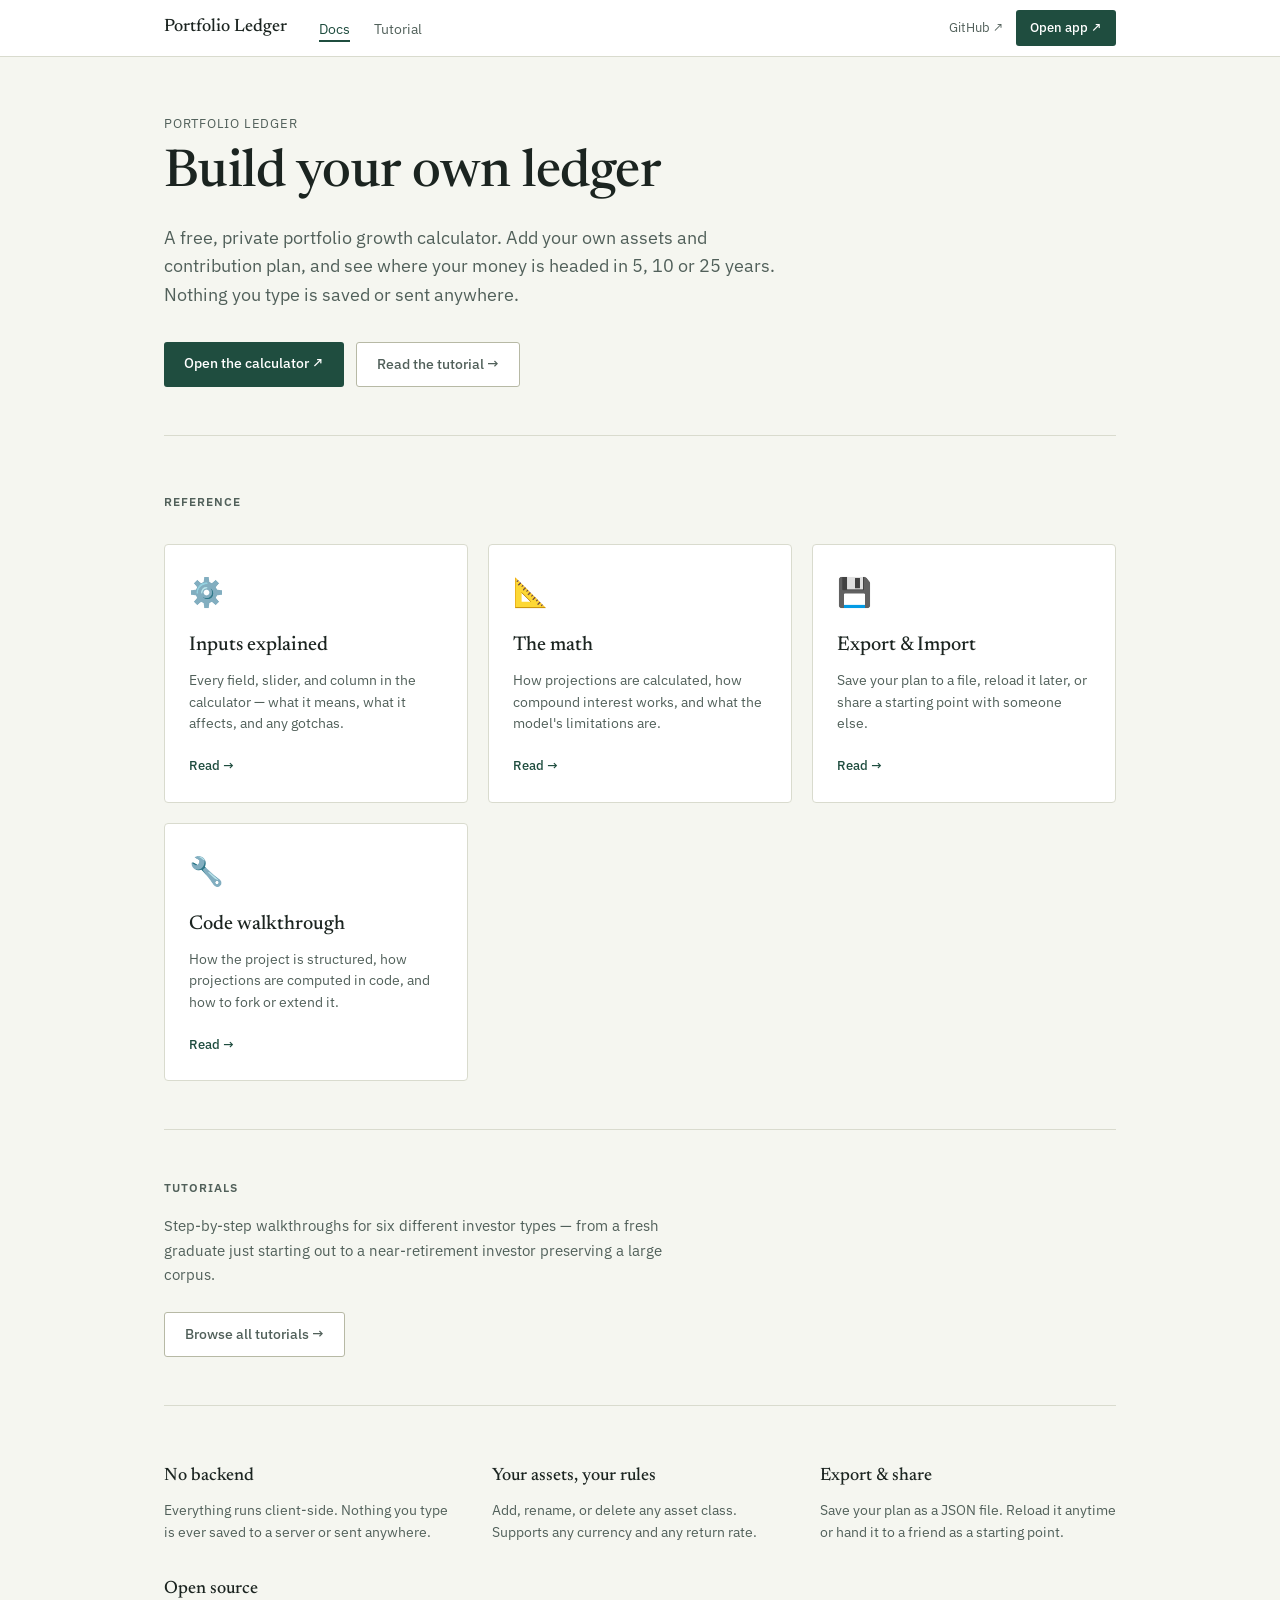
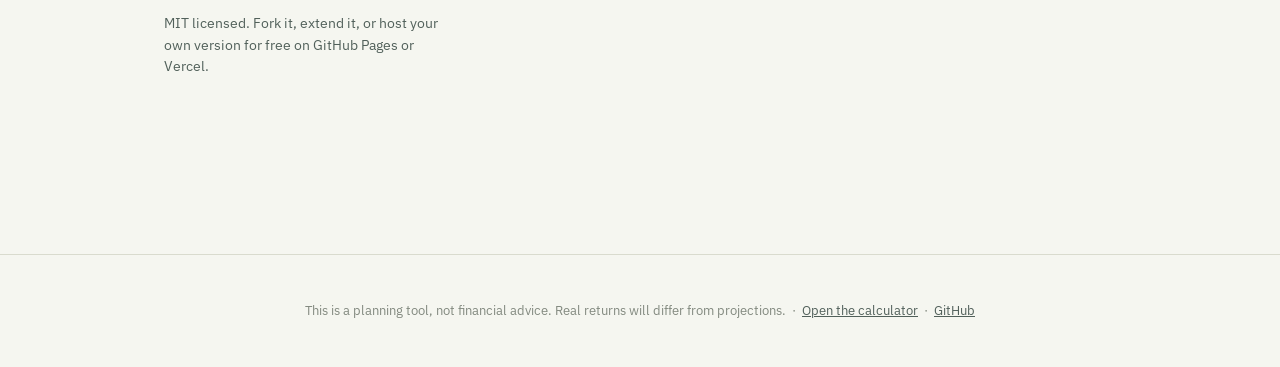
==== docs/index.html @ 23bc9afb "Initial commit — app and docs site" ====
<!DOCTYPE html>
<html lang="en">
<head>
<meta charset="UTF-8">
<meta name="viewport" content="width=device-width, initial-scale=1.0">
<title>Portfolio Ledger — Docs</title>
<meta name="description" content="Documentation for Portfolio Ledger — a free, private portfolio growth calculator that runs entirely in your browser.">
<link rel="icon" type="image/svg+xml" href="../app/favicon.svg">
<link rel="stylesheet" href="css/style.css">
</head>
<body>

<nav class="site-nav">
  <div class="nav-inner">
    <a class="nav-brand" href="index.html">Portfolio Ledger</a>
    <ul class="nav-links">
      <li><a href="index.html" class="active">Docs</a></li>
      <li><a href="tutorials/index.html">Tutorial</a></li>
    </ul>
    <div class="nav-ctas">
      <a href="https://github.com/nilays-ns/portfolio-ledger" target="_blank" rel="noopener">GitHub ↗</a>
      <a href="../app/index.html" class="nav-cta-primary">Open app ↗</a>
    </div>
    <button class="nav-hamburger" aria-label="Toggle navigation">
      <svg width="20" height="20" viewBox="0 0 20 20" fill="none" stroke="currentColor" stroke-width="1.8">
        <line x1="2" y1="5" x2="18" y2="5"/>
        <line x1="2" y1="10" x2="18" y2="10"/>
        <line x1="2" y1="15" x2="18" y2="15"/>
      </svg>
    </button>
  </div>
</nav>

<div class="page">

  <div class="hero">
    <p class="hero-label">Portfolio Ledger</p>
    <h1>Build your own ledger</h1>
    <p class="hero-sub">A free, private portfolio growth calculator. Add your own assets and contribution plan, and see where your money is headed in 5, 10 or 25 years. Nothing you type is saved or sent anywhere.</p>
    <div class="hero-actions">
      <a href="../app/index.html" class="btn btn-primary">Open the calculator ↗</a>
      <a href="tutorials/index.html" class="btn btn-ghost">Read the tutorial →</a>
    </div>
  </div>

  <p class="section-label">Reference</p>
  <div class="card-grid">
    <a class="card" href="references/inputs.html">
      <span class="card-icon">⚙️</span>
      <h3>Inputs explained</h3>
      <p>Every field, slider, and column in the calculator — what it means, what it affects, and any gotchas.</p>
      <span class="card-link">Read →</span>
    </a>
    <a class="card" href="references/math.html">
      <span class="card-icon">📐</span>
      <h3>The math</h3>
      <p>How projections are calculated, how compound interest works, and what the model's limitations are.</p>
      <span class="card-link">Read →</span>
    </a>
    <a class="card" href="references/export-import.html">
      <span class="card-icon">💾</span>
      <h3>Export &amp; Import</h3>
      <p>Save your plan to a file, reload it later, or share a starting point with someone else.</p>
      <span class="card-link">Read →</span>
    </a>
    <a class="card" href="references/code.html">
      <span class="card-icon">🔧</span>
      <h3>Code walkthrough</h3>
      <p>How the project is structured, how projections are computed in code, and how to fork or extend it.</p>
      <span class="card-link">Read →</span>
    </a>
  </div>

  <hr class="rule">

  <p class="section-label">Tutorials</p>
  <p style="font-size:15px; color:var(--ink-soft); margin: -8px 0 24px; max-width: 56ch;">Step-by-step walkthroughs for six different investor types — from a fresh graduate just starting out to a near-retirement investor preserving a large corpus.</p>
  <a href="tutorials/index.html" class="btn btn-ghost">Browse all tutorials →</a>

  <hr class="rule">

  <div class="feature-strip">
    <div class="feature-item">
      <h4>No backend</h4>
      <p>Everything runs client-side. Nothing you type is ever saved to a server or sent anywhere.</p>
    </div>
    <div class="feature-item">
      <h4>Your assets, your rules</h4>
      <p>Add, rename, or delete any asset class. Supports any currency and any return rate.</p>
    </div>
    <div class="feature-item">
      <h4>Export &amp; share</h4>
      <p>Save your plan as a JSON file. Reload it anytime or hand it to a friend as a starting point.</p>
    </div>
    <div class="feature-item">
      <h4>Open source</h4>
      <p>MIT licensed. Fork it, extend it, or host your own version for free on GitHub Pages or Vercel.</p>
    </div>
  </div>

</div>

<footer class="site-footer">
  <p>This is a planning tool, not financial advice. Real returns will differ from projections. &nbsp;·&nbsp; <a href="../app/index.html">Open the calculator</a> &nbsp;·&nbsp; <a href="https://github.com/nilays-ns/portfolio-ledger" target="_blank" rel="noopener">GitHub</a></p>
</footer>

<script src="js/nav.js"></script>
</body>
</html>
---- docs/css/style.css ----
@import url('https://fonts.googleapis.com/css2?family=Newsreader:ital,wght@0,400;0,500;0,600;1,400&family=IBM+Plex+Sans:wght@400;500;600&family=IBM+Plex+Mono:wght@400;500&display=swap');

:root {
  --ink: #1B2420;
  --ink-soft: #51605A;
  --ink-faint: #82897F;
  --paper: #F5F6F0;
  --paper-raised: #FFFFFF;
  --line: #D9DBCE;
  --line-strong: #B7B9A5;
  --forest: #1F4D3F;
  --forest-tint: #E3ECE5;
  --forest-dark: #163829;
  --brass: #93722C;
  --plum: #6E3A4C;
}

*, *::before, *::after { box-sizing: border-box; }

body {
  margin: 0;
  background: var(--paper);
  color: var(--ink);
  font-family: 'IBM Plex Sans', -apple-system, sans-serif;
  font-size: 16px;
  line-height: 1.65;
}

/* ── NAV ─────────────────────────────────────────────── */
.site-nav {
  background: var(--paper-raised);
  border-bottom: 1px solid var(--line);
  position: sticky;
  top: 0;
  z-index: 100;
}
.nav-inner {
  max-width: 1000px;
  margin: 0 auto;
  padding: 0 24px;
  height: 56px;
  display: flex;
  align-items: center;
  gap: 32px;
}
.nav-brand {
  font-family: 'Newsreader', serif;
  font-weight: 500;
  font-size: 18px;
  color: var(--ink);
  text-decoration: none;
  white-space: nowrap;
}
.nav-links {
  display: flex;
  align-items: center;
  gap: 24px;
  list-style: none;
  margin: 0;
  padding: 0;
  flex: 1;
}
.nav-links a {
  font-size: 14px;
  color: var(--ink-soft);
  text-decoration: none;
  transition: color 0.15s;
}
.nav-links a:hover { color: var(--ink); }
.nav-links a.active {
  color: var(--forest);
  border-bottom: 2px solid var(--forest);
  padding-bottom: 2px;
}
.nav-ctas {
  display: flex;
  align-items: center;
  gap: 12px;
  margin-left: auto;
}
.nav-ctas a {
  font-size: 13px;
  color: var(--ink-soft);
  text-decoration: none;
  transition: color 0.15s;
}
.nav-ctas a:hover { color: var(--ink); }
.nav-cta-primary {
  background: var(--forest);
  color: #fff !important;
  padding: 7px 14px;
  border-radius: 3px;
  font-size: 13px;
  font-weight: 500;
  transition: background 0.15s !important;
}
.nav-cta-primary:hover { background: var(--forest-dark) !important; }
.nav-hamburger {
  display: none;
  background: none;
  border: none;
  cursor: pointer;
  padding: 4px;
  margin-left: auto;
  color: var(--ink);
}
.nav-hamburger svg { display: block; }

@media (max-width: 640px) {
  .nav-hamburger { display: block; }
  .nav-links, .nav-ctas { display: none; }
  .nav-inner.open .nav-links,
  .nav-inner.open .nav-ctas {
    display: flex;
    flex-direction: column;
    align-items: flex-start;
    gap: 16px;
    width: 100%;
    padding: 16px 0;
  }
  .nav-inner {
    flex-wrap: wrap;
    height: auto;
    padding: 12px 24px;
  }
}

/* ── PAGE WRAPPER ────────────────────────────────────── */
.page {
  max-width: 1000px;
  margin: 0 auto;
  padding: 56px 24px 96px;
}
.page-narrow {
  max-width: 720px;
  margin: 0 auto;
  padding: 56px 24px 96px;
}

/* ── HERO ────────────────────────────────────────────── */
.hero {
  padding-bottom: 48px;
  border-bottom: 1px solid var(--line);
  margin-bottom: 56px;
}
.hero-label {
  font-size: 13px;
  color: var(--ink-soft);
  margin: 0 0 12px;
  text-transform: uppercase;
  letter-spacing: 0.06em;
}
.hero h1 {
  font-family: 'Newsreader', serif;
  font-weight: 500;
  font-size: clamp(32px, 5vw, 52px);
  line-height: 1.1;
  margin: 0 0 20px;
  letter-spacing: -0.01em;
  color: var(--ink);
}
.hero-sub {
  font-size: 18px;
  color: var(--ink-soft);
  max-width: 56ch;
  margin: 0 0 32px;
  line-height: 1.6;
}
.hero-actions {
  display: flex;
  gap: 12px;
  flex-wrap: wrap;
}

/* ── BUTTONS ─────────────────────────────────────────── */
.btn {
  display: inline-block;
  font-family: 'IBM Plex Sans', sans-serif;
  font-size: 14px;
  font-weight: 500;
  padding: 10px 20px;
  border-radius: 3px;
  text-decoration: none;
  cursor: pointer;
  border: none;
  transition: background 0.15s, transform 0.12s, box-shadow 0.15s;
}
.btn-primary {
  background: var(--forest);
  color: #fff;
}
.btn-primary:hover {
  background: var(--forest-dark);
  transform: translateY(-1px);
  box-shadow: 0 3px 10px rgba(31,77,63,0.2);
}
.btn-ghost {
  background: var(--paper-raised);
  color: var(--ink-soft);
  border: 1px solid var(--line-strong);
}
.btn-ghost:hover {
  border-color: var(--ink);
  color: var(--ink);
  transform: translateY(-1px);
}

/* ── CARD GRID ───────────────────────────────────────── */
.card-grid {
  display: grid;
  grid-template-columns: repeat(auto-fill, minmax(260px, 1fr));
  gap: 20px;
  margin-top: 32px;
}
.card {
  background: var(--paper-raised);
  border: 1px solid var(--line);
  border-radius: 4px;
  padding: 24px;
  text-decoration: none;
  color: inherit;
  transition: border-color 0.15s, box-shadow 0.15s, transform 0.12s;
  display: block;
}
.card:hover {
  border-color: var(--forest);
  box-shadow: 0 4px 16px rgba(31,77,63,0.1);
  transform: translateY(-2px);
}
.card-icon {
  font-size: 28px;
  margin-bottom: 14px;
  display: block;
}
.card h3 {
  font-family: 'Newsreader', serif;
  font-weight: 500;
  font-size: 20px;
  margin: 0 0 8px;
  color: var(--ink);
}
.card p {
  font-size: 14px;
  color: var(--ink-soft);
  margin: 0 0 16px;
  line-height: 1.55;
}
.card-link {
  font-size: 13px;
  color: var(--forest);
  font-weight: 500;
}
.card-tag {
  display: inline-block;
  font-size: 11px;
  font-weight: 600;
  text-transform: uppercase;
  letter-spacing: 0.05em;
  padding: 3px 8px;
  border-radius: 2px;
  background: var(--forest-tint);
  color: var(--forest);
  margin-bottom: 10px;
}
.card-tag.brass { background: #F1EAD3; color: var(--brass); }
.card-tag.plum  { background: #F3EAF0; color: var(--plum); }

/* ── SECTION HEADINGS ────────────────────────────────── */
.section-label {
  font-size: 12px;
  font-weight: 600;
  text-transform: uppercase;
  letter-spacing: 0.08em;
  color: var(--ink-soft);
  margin: 0 0 24px;
}
h2.doc-heading {
  font-family: 'Newsreader', serif;
  font-weight: 500;
  font-size: 28px;
  margin: 48px 0 16px;
  color: var(--ink);
  letter-spacing: -0.01em;
}
h2.doc-heading:first-of-type { margin-top: 0; }
h3.doc-subheading {
  font-family: 'IBM Plex Sans', sans-serif;
  font-weight: 600;
  font-size: 16px;
  margin: 32px 0 12px;
  color: var(--ink);
}

/* ── PROSE ───────────────────────────────────────────── */
.prose p {
  margin: 0 0 16px;
  font-size: 15.5px;
  line-height: 1.7;
}
.prose ul, .prose ol {
  padding-left: 24px;
  margin: 0 0 16px;
}
.prose li {
  font-size: 15.5px;
  line-height: 1.7;
  margin-bottom: 6px;
}
.prose a { color: var(--forest); }
.prose strong { font-weight: 600; }

/* ── CODE ────────────────────────────────────────────── */
code {
  font-family: 'IBM Plex Mono', monospace;
  font-size: 0.88em;
  background: var(--forest-tint);
  color: var(--forest-dark);
  padding: 1px 5px;
  border-radius: 2px;
}
pre {
  background: var(--ink);
  color: #C9D6C5;
  padding: 20px 24px;
  border-radius: 4px;
  overflow-x: auto;
  margin: 0 0 24px;
}
pre code {
  background: none;
  color: inherit;
  padding: 0;
  font-size: 13.5px;
  line-height: 1.6;
}

/* ── CALLOUT ─────────────────────────────────────────── */
.callout {
  border-left: 3px solid var(--forest);
  background: var(--forest-tint);
  padding: 14px 18px;
  border-radius: 0 3px 3px 0;
  margin: 0 0 24px;
  font-size: 14.5px;
  line-height: 1.6;
}
.callout.warn {
  border-color: var(--brass);
  background: #F8F2E4;
}

/* ── STEP LIST ───────────────────────────────────────── */
.steps { list-style: none; padding: 0; margin: 0 0 32px; counter-reset: step; }
.steps li {
  counter-increment: step;
  display: flex;
  gap: 16px;
  margin-bottom: 24px;
  align-items: flex-start;
}
.steps li::before {
  content: counter(step);
  min-width: 28px;
  height: 28px;
  border-radius: 50%;
  background: var(--forest);
  color: #fff;
  font-size: 12px;
  font-weight: 600;
  display: flex;
  align-items: center;
  justify-content: center;
  flex-shrink: 0;
  margin-top: 2px;
}
.steps li .step-body { flex: 1; }
.steps li .step-title {
  font-weight: 600;
  font-size: 15px;
  margin: 0 0 4px;
}
.steps li .step-desc {
  font-size: 14.5px;
  color: var(--ink-soft);
  margin: 0;
  line-height: 1.6;
}

/* ── PERSONA NAV ─────────────────────────────────────── */
.persona-nav {
  display: flex;
  gap: 8px;
  flex-wrap: wrap;
  margin-bottom: 40px;
}
.persona-nav a {
  font-size: 13px;
  padding: 6px 14px;
  border: 1px solid var(--line-strong);
  border-radius: 20px;
  color: var(--ink-soft);
  text-decoration: none;
  transition: border-color 0.15s, color 0.15s, background 0.15s;
}
.persona-nav a:hover, .persona-nav a.active {
  border-color: var(--forest);
  color: var(--forest);
  background: var(--forest-tint);
}

/* ── TABLE ───────────────────────────────────────────── */
.doc-table {
  width: 100%;
  border-collapse: collapse;
  margin: 0 0 24px;
  font-size: 14.5px;
}
.doc-table th {
  text-align: left;
  padding: 10px 14px;
  background: var(--paper);
  border-bottom: 2px solid var(--line-strong);
  font-weight: 600;
  font-size: 13px;
}
.doc-table td {
  padding: 10px 14px;
  border-bottom: 1px solid var(--line);
  vertical-align: top;
  line-height: 1.55;
}
.doc-table tr:last-child td { border-bottom: none; }

/* ── RULE ────────────────────────────────────────────── */
.rule {
  height: 1px;
  background: var(--line);
  border: none;
  margin: 48px 0;
}
.rule-double {
  height: 5px;
  border-top: 1.5px solid var(--ink);
  border-bottom: 1px solid var(--ink);
  margin: 0 0 48px;
}

/* ── FEATURE STRIP ───────────────────────────────────── */
.feature-strip {
  display: grid;
  grid-template-columns: repeat(auto-fill, minmax(220px, 1fr));
  gap: 32px;
  margin-top: 56px;
}
.feature-item h4 {
  font-family: 'Newsreader', serif;
  font-size: 18px;
  font-weight: 500;
  margin: 0 0 8px;
}
.feature-item p {
  font-size: 14px;
  color: var(--ink-soft);
  margin: 0;
  line-height: 1.55;
}

/* ── FOOTER ──────────────────────────────────────────── */
.site-footer {
  border-top: 1px solid var(--line);
  margin-top: 80px;
  padding: 32px 24px;
  text-align: center;
  font-size: 13px;
  color: var(--ink-faint);
}
.site-footer a { color: var(--ink-soft); }
.site-footer a:hover { color: var(--ink); }

/* ── BREADCRUMB ──────────────────────────────────────── */
.breadcrumb {
  font-size: 13px;
  color: var(--ink-soft);
  margin-bottom: 32px;
}
.breadcrumb a { color: var(--ink-soft); text-decoration: none; }
.breadcrumb a:hover { color: var(--forest); }
.breadcrumb span { margin: 0 6px; color: var(--line-strong); }

/* ── PAGE NAV (prev/next) ────────────────────────────── */
.page-nav {
  display: flex;
  justify-content: space-between;
  gap: 16px;
  margin-top: 56px;
  padding-top: 32px;
  border-top: 1px solid var(--line);
  flex-wrap: wrap;
}
.page-nav a {
  color: var(--forest);
  text-decoration: none;
  font-size: 14px;
  font-weight: 500;
}
.page-nav a:hover { text-decoration: underline; }
.page-nav .prev::before { content: '← '; }
.page-nav .next::after  { content: ' →'; }
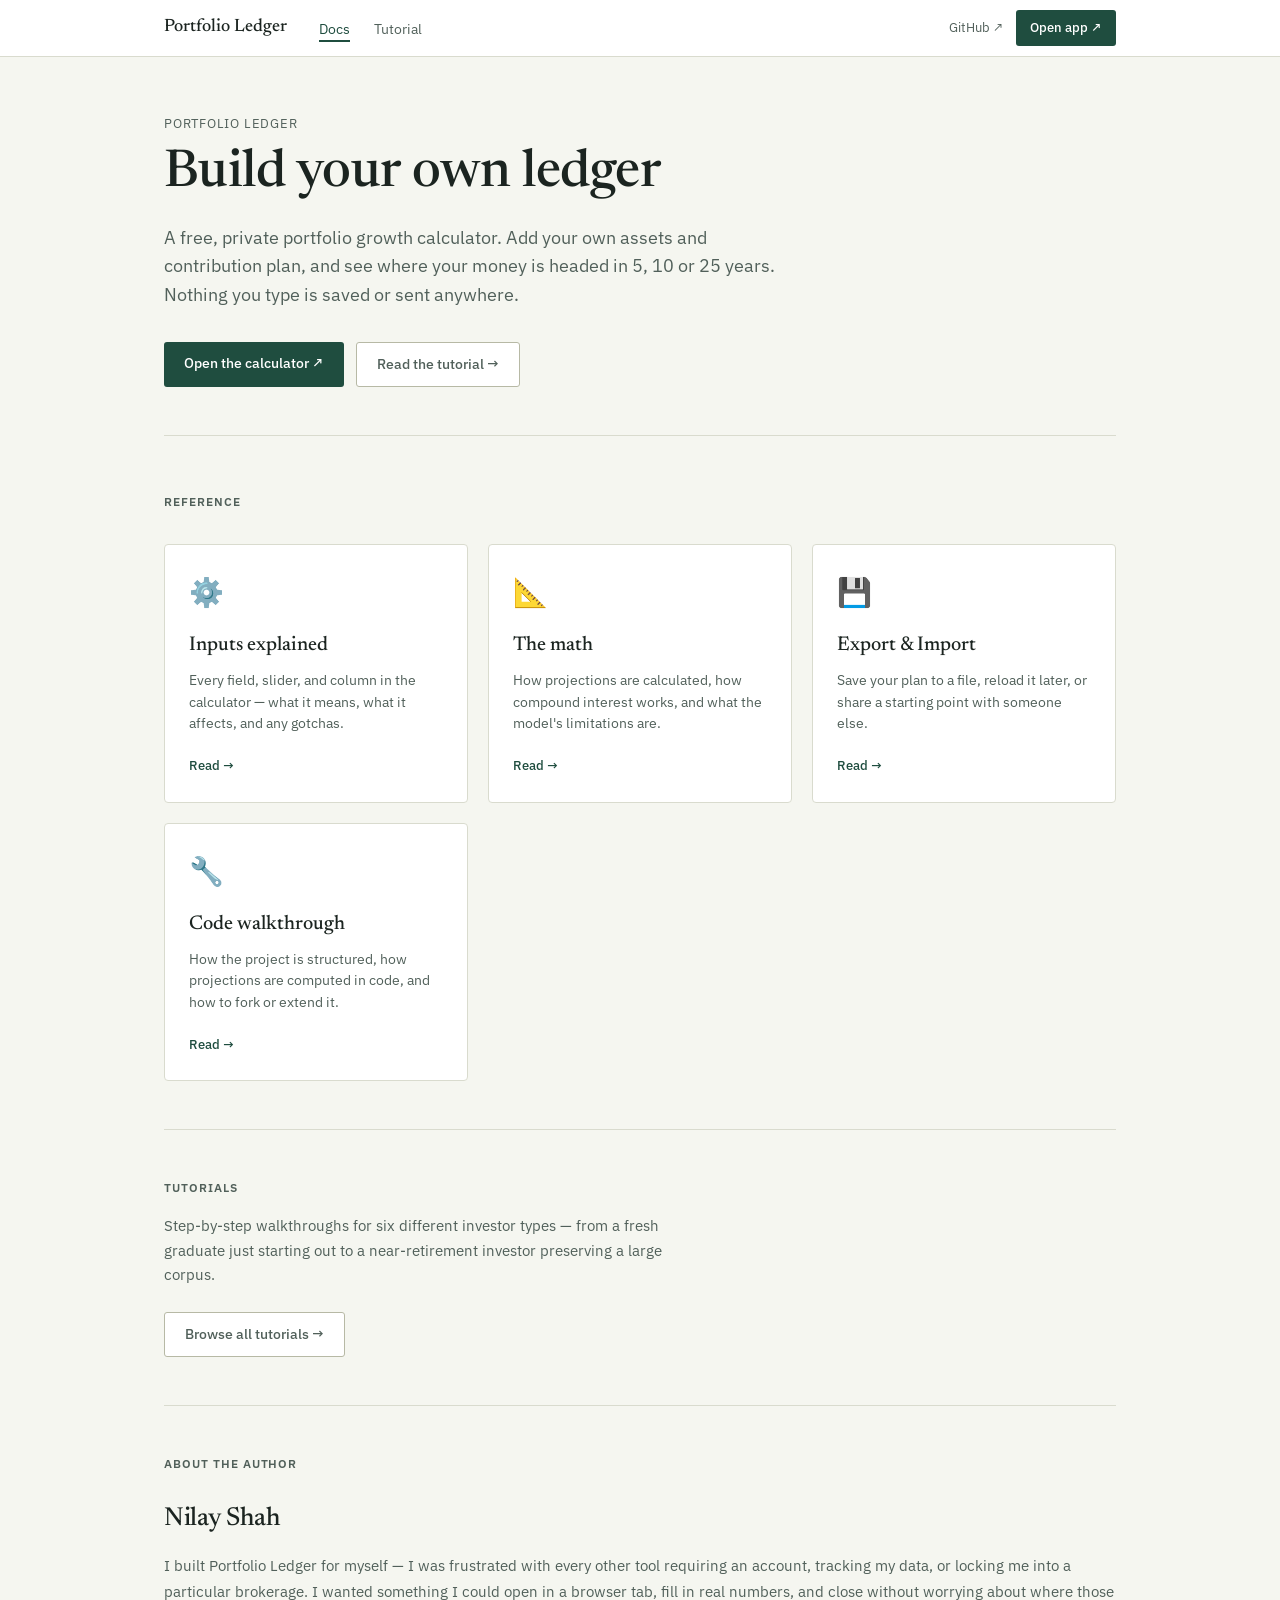
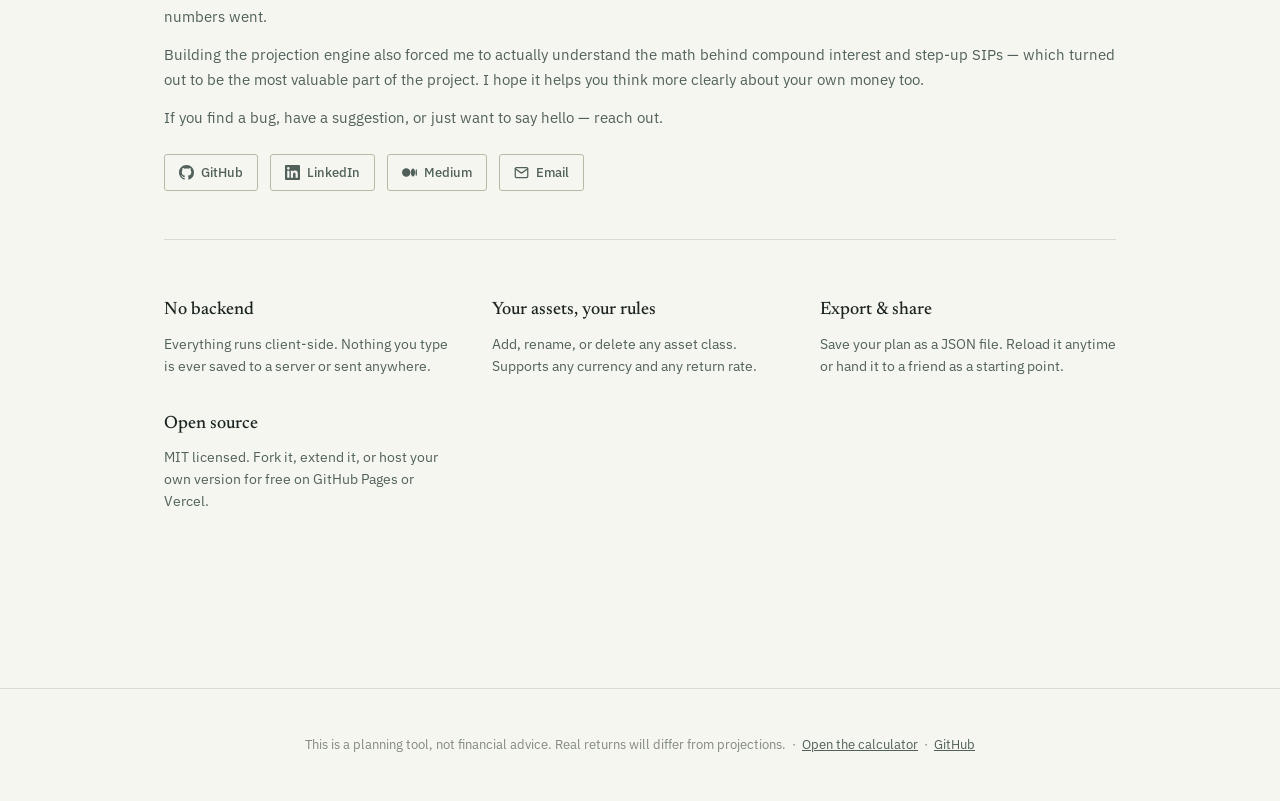
==== commit 17c09232: "Add About the author section to docs landing Adds Nilay Shah's bio with GitHub, LinkedIn, Medium, an" ====
--- a/docs/index.html
+++ b/docs/index.html
@@ -79,6 +79,36 @@
 
   <hr class="rule">
 
+  <p class="section-label">About the author</p>
+  <div style="display:flex;gap:32px;align-items:flex-start;flex-wrap:wrap;">
+    <div style="flex:1;min-width:260px;">
+      <h2 style="font-family:'Newsreader',serif;font-weight:500;font-size:26px;margin:0 0 12px;letter-spacing:-0.01em;">Nilay Shah</h2>
+      <p style="font-size:15px;color:var(--ink-soft);line-height:1.7;margin:0 0 12px;">I built Portfolio Ledger for myself — I was frustrated with every other tool requiring an account, tracking my data, or locking me into a particular brokerage. I wanted something I could open in a browser tab, fill in real numbers, and close without worrying about where those numbers went.</p>
+      <p style="font-size:15px;color:var(--ink-soft);line-height:1.7;margin:0 0 12px;">Building the projection engine also forced me to actually understand the math behind compound interest and step-up SIPs — which turned out to be the most valuable part of the project. I hope it helps you think more clearly about your own money too.</p>
+      <p style="font-size:15px;color:var(--ink-soft);line-height:1.7;margin:0 0 24px;">If you find a bug, have a suggestion, or just want to say hello — reach out.</p>
+      <div style="display:flex;gap:12px;flex-wrap:wrap;">
+        <a href="https://github.com/nilays-ns" target="_blank" rel="noopener" style="display:inline-flex;align-items:center;gap:7px;font-size:13px;font-weight:500;color:var(--ink-soft);text-decoration:none;border:1px solid var(--line-strong);padding:7px 14px;border-radius:3px;transition:border-color 0.15s,color 0.15s;" onmouseover="this.style.borderColor='var(--ink)';this.style.color='var(--ink)'" onmouseout="this.style.borderColor='var(--line-strong)';this.style.color='var(--ink-soft)'">
+          <svg width="15" height="15" viewBox="0 0 16 16" fill="currentColor"><path d="M8 0C3.58 0 0 3.58 0 8c0 3.54 2.29 6.53 5.47 7.59.4.07.55-.17.55-.38 0-.19-.01-.82-.01-1.49-2.01.37-2.53-.49-2.69-.94-.09-.23-.48-.94-.82-1.13-.28-.15-.68-.52-.01-.53.63-.01 1.08.58 1.23.82.72 1.21 1.87.87 2.33.66.07-.52.28-.87.51-1.07-1.78-.2-3.64-.89-3.64-3.95 0-.87.31-1.59.82-2.15-.08-.2-.36-1.02.08-2.12 0 0 .67-.21 2.2.82.64-.18 1.32-.27 2-.27.68 0 1.36.09 2 .27 1.53-1.04 2.2-.82 2.2-.82.44 1.1.16 1.92.08 2.12.51.56.82 1.27.82 2.15 0 3.07-1.87 3.75-3.65 3.95.29.25.54.73.54 1.48 0 1.07-.01 1.93-.01 2.2 0 .21.15.46.55.38A8.013 8.013 0 0016 8c0-4.42-3.58-8-8-8z"/></svg>
+          GitHub
+        </a>
+        <a href="https://www.linkedin.com/in/nilay-shah-036480152/" target="_blank" rel="noopener" style="display:inline-flex;align-items:center;gap:7px;font-size:13px;font-weight:500;color:var(--ink-soft);text-decoration:none;border:1px solid var(--line-strong);padding:7px 14px;border-radius:3px;transition:border-color 0.15s,color 0.15s;" onmouseover="this.style.borderColor='var(--ink)';this.style.color='var(--ink)'" onmouseout="this.style.borderColor='var(--line-strong)';this.style.color='var(--ink-soft)'">
+          <svg width="15" height="15" viewBox="0 0 24 24" fill="currentColor"><path d="M20.447 20.452h-3.554v-5.569c0-1.328-.027-3.037-1.852-3.037-1.853 0-2.136 1.445-2.136 2.939v5.667H9.351V9h3.414v1.561h.046c.477-.9 1.637-1.85 3.37-1.85 3.601 0 4.267 2.37 4.267 5.455v6.286zM5.337 7.433a2.062 2.062 0 01-2.063-2.065 2.064 2.064 0 112.063 2.065zm1.782 13.019H3.555V9h3.564v11.452zM22.225 0H1.771C.792 0 0 .774 0 1.729v20.542C0 23.227.792 24 1.771 24h20.451C23.2 24 24 23.227 24 22.271V1.729C24 .774 23.2 0 22.222 0h.003z"/></svg>
+          LinkedIn
+        </a>
+        <a href="https://medium.com/@shahnilay" target="_blank" rel="noopener" style="display:inline-flex;align-items:center;gap:7px;font-size:13px;font-weight:500;color:var(--ink-soft);text-decoration:none;border:1px solid var(--line-strong);padding:7px 14px;border-radius:3px;transition:border-color 0.15s,color 0.15s;" onmouseover="this.style.borderColor='var(--ink)';this.style.color='var(--ink)'" onmouseout="this.style.borderColor='var(--line-strong)';this.style.color='var(--ink-soft)'">
+          <svg width="15" height="15" viewBox="0 0 24 24" fill="currentColor"><path d="M13.54 12a6.8 6.8 0 01-6.77 6.82A6.8 6.8 0 010 12a6.8 6.8 0 016.77-6.82A6.8 6.8 0 0113.54 12zM20.96 12c0 3.54-1.51 6.42-3.38 6.42-1.87 0-3.39-2.88-3.39-6.42s1.52-6.42 3.39-6.42 3.38 2.88 3.38 6.42M24 12c0 3.17-.53 5.75-1.19 5.75-.66 0-1.19-2.58-1.19-5.75s.53-5.75 1.19-5.75C23.47 6.25 24 8.83 24 12z"/></svg>
+          Medium
+        </a>
+        <a href="mailto:shahnilay103@gmail.com" style="display:inline-flex;align-items:center;gap:7px;font-size:13px;font-weight:500;color:var(--ink-soft);text-decoration:none;border:1px solid var(--line-strong);padding:7px 14px;border-radius:3px;transition:border-color 0.15s,color 0.15s;" onmouseover="this.style.borderColor='var(--ink)';this.style.color='var(--ink)'" onmouseout="this.style.borderColor='var(--line-strong)';this.style.color='var(--ink-soft)'">
+          <svg width="15" height="15" viewBox="0 0 24 24" fill="none" stroke="currentColor" stroke-width="2" stroke-linecap="round" stroke-linejoin="round"><path d="M4 4h16c1.1 0 2 .9 2 2v12c0 1.1-.9 2-2 2H4c-1.1 0-2-.9-2-2V6c0-1.1.9-2 2-2z"/><polyline points="22,6 12,13 2,6"/></svg>
+          Email
+        </a>
+      </div>
+    </div>
+  </div>
+
+  <hr class="rule">
+
   <div class="feature-strip">
     <div class="feature-item">
       <h4>No backend</h4>
